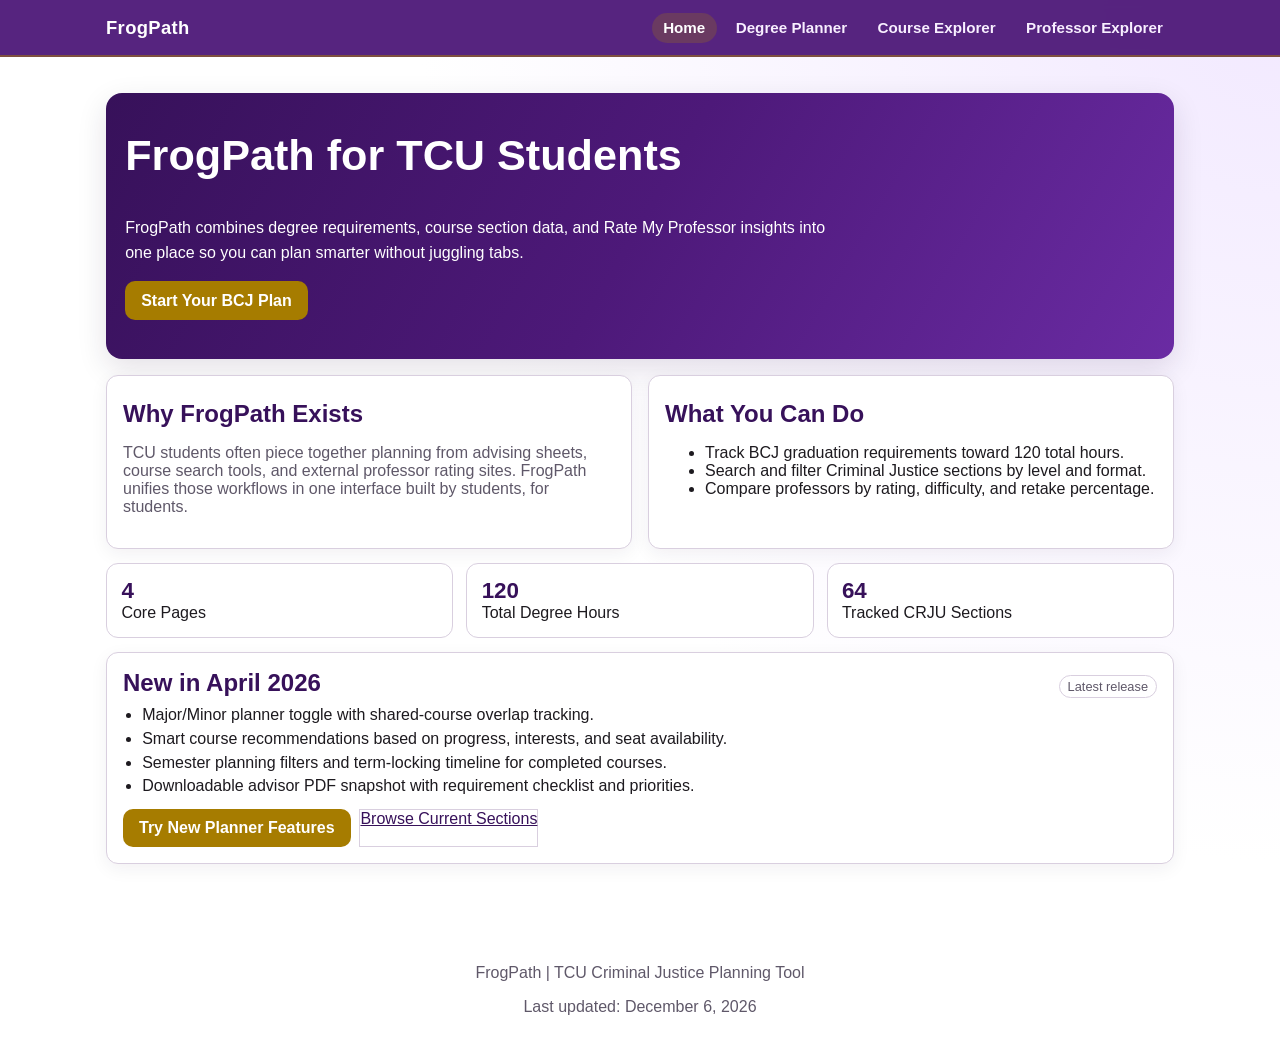
==== index.html @ 1f43e124 "Please work" ====
<!DOCTYPE html>
<html lang="en">
<head>
  <meta charset="UTF-8">
  <meta name="viewport" content="width=device-width, initial-scale=1.0">
  <title>FrogPath | TCU Degree Planning</title>
  <link rel="stylesheet" href="styles/main.css">
</head>
<body>
  <header class="site-header">
    <div class="nav-inner">
      <a class="brand" href="index.html">FrogPath</a>
      <nav class="site-nav" aria-label="Main">
        <a href="index.html">Home</a>
        <a href="pages/degree-planner.html">Degree Planner</a>
        <a href="pages/course-explorer.html">Course Explorer</a>
        <a href="pages/professor-explorer.html">Professor Explorer</a>
      </nav>
    </div>
  </header>

  <main>
    <section class="hero">
      <h1>FrogPath for TCU Students</h1>
      <p>
        FrogPath combines degree requirements, course section data, and Rate My Professor insights into one place so you can plan smarter without juggling tabs.
      </p>
      <a class="button" href="pages/degree-planner.html">Start Your BCJ Plan</a>
    </section>

    <section class="grid-2">
      <article class="panel">
        <h2 class="page-title">Why FrogPath Exists</h2>
        <p class="muted">
          TCU students often piece together planning from advising sheets, course search tools, and external professor rating sites. FrogPath unifies those workflows in one interface built by students, for students.
        </p>
      </article>
      <article class="panel">
        <h2 class="page-title">What You Can Do</h2>
        <ul>
          <li>Track BCJ graduation requirements toward 120 total hours.</li>
          <li>Search and filter Criminal Justice sections by level and format.</li>
          <li>Compare professors by rating, difficulty, and retake percentage.</li>
        </ul>
      </article>
    </section>

    <section class="stat-grid" aria-label="FrogPath stats">
      <article class="stat-card">
        <span id="home-pages" class="stat-value">0</span>
        <span>Core Pages</span>
      </article>
      <article class="stat-card">
        <span id="home-hours" class="stat-value">0</span>
        <span>Total Degree Hours</span>
      </article>
      <article class="stat-card">
        <span id="home-sections" class="stat-value">0</span>
        <span>Tracked CRJU Sections</span>
      </article>
    </section>

    <section class="panel release-notes" aria-label="Latest updates">
      <div class="req-header">
        <h2 class="page-title">New in April 2026</h2>
        <span class="pill">Latest release</span>
      </div>
      <ul class="release-list">
        <li>Major/Minor planner toggle with shared-course overlap tracking.</li>
        <li>Smart course recommendations based on progress, interests, and seat availability.</li>
        <li>Semester planning filters and term-locking timeline for completed courses.</li>
        <li>Downloadable advisor PDF snapshot with requirement checklist and priorities.</li>
      </ul>
      <div class="release-actions">
        <a class="button" href="pages/degree-planner.html">Try New Planner Features</a>
        <a class="secondary-button" href="pages/course-explorer.html">Browse Current Sections</a>
      </div>
    </section>
  </main>

  <footer class="site-footer">
    <p>FrogPath | TCU Criminal Justice Planning Tool</p>
    <p class="muted">Last updated: <span id="home-last-updated">Loading...</span></p>
  </footer>

  <script src="scripts/nav.js"></script>
  <script src="scripts/home.js"></script>
</body>
</html>
---- styles/main.css ----
:root {
  --tcu-purple: #4D1979;
  --tcu-purple-ink: #37115A;
  --tcu-gold: #A67C00;
  --cream: #F8F4EC;
  --ink: #1D1A1F;
  --muted: #5F5869;
  --line: #D9CFDF;
  --success: #257A3E;
  --warn: #A67C00;
  --danger: #A1242F;
  --radius: 12px;
  --shadow: 0 10px 30px rgba(31, 12, 46, 0.12);
}

* {
  box-sizing: border-box;
}

html, body {
  margin: 0;
  padding: 0;
}

body {
  font-family: "Trebuchet MS", "Segoe UI", Tahoma, sans-serif;
  background: radial-gradient(circle at top right, #f2e9ff 0%, #ffffff 55%) fixed;
  color: var(--ink);
}

a {
  color: var(--tcu-purple);
}

.site-header {
  position: sticky;
  top: 0;
  z-index: 1000;
  background: rgba(77, 25, 121, 0.95);
  backdrop-filter: blur(5px);
  border-bottom: 2px solid rgba(166, 124, 0, 0.5);
}

.nav-inner {
  max-width: 1100px;
  margin: 0 auto;
  padding: 0.8rem 1rem;
  display: flex;
  align-items: center;
  justify-content: space-between;
  gap: 0.75rem;
}

.brand {
  color: #fff;
  text-decoration: none;
  font-weight: 800;
  letter-spacing: 0.02em;
  font-size: 1.15rem;
}

.site-nav {
  display: flex;
  flex-wrap: wrap;
  gap: 0.5rem;
}

.site-nav a {
  color: #f8efff;
  text-decoration: none;
  font-weight: 600;
  font-size: 0.95rem;
  padding: 0.4rem 0.7rem;
  border-radius: 999px;
}

.site-nav a:hover,
.site-nav a.active {
  background: rgba(166, 124, 0, 0.24);
  color: #fff;
}

main {
  max-width: 1100px;
  margin: 0 auto;
  padding: 1.2rem 1rem 3rem;
}

.hero {
  margin-top: 1rem;
  padding: 2.4rem 1.2rem;
  border-radius: 16px;
  color: #fff;
  background: linear-gradient(120deg, var(--tcu-purple-ink), var(--tcu-purple) 50%, #6a2ba3);
  box-shadow: var(--shadow);
}

.hero h1 {
  margin-top: 0;
  font-size: clamp(1.8rem, 4vw, 2.7rem);
}

.hero p {
  max-width: 700px;
  line-height: 1.55;
}

.button,
button {
  border: 0;
  background: var(--tcu-gold);
  color: #fff;
  padding: 0.65rem 1rem;
  border-radius: 10px;
  font-weight: 700;
  cursor: pointer;
  text-decoration: none;
  display: inline-block;
}

.button:hover,
button:hover {
  filter: brightness(1.06);
}

.grid-2 {
  display: grid;
  grid-template-columns: 1fr 1fr;
  gap: 1rem;
  margin-top: 1rem;
}

.panel {
  border: 1px solid var(--line);
  border-radius: var(--radius);
  background: #fff;
  padding: 1rem;
  box-shadow: 0 5px 18px rgba(34, 20, 50, 0.06);
}

.page-title {
  margin: 0.5rem 0 0.8rem;
  color: var(--tcu-purple-ink);
}

.eyebrow {
  margin: 0 0 0.35rem;
  text-transform: uppercase;
  letter-spacing: 0.08em;
  font-size: 0.76rem;
  color: var(--muted);
}

.muted {
  color: var(--muted);
}

.planner-toolbar {
  margin-bottom: 1rem;
}

.planner-toolbar-row {
  display: flex;
  align-items: flex-end;
  justify-content: space-between;
  gap: 1rem;
  flex-wrap: wrap;
}

.view-toggle {
  display: inline-flex;
  padding: 0.2rem;
  background: #f4edf9;
  border: 1px solid var(--line);
  border-radius: 999px;
  gap: 0.2rem;
}

.mode-toggle-btn {
  background: transparent;
  color: var(--tcu-purple-ink);
  border-radius: 999px;
  padding: 0.5rem 0.95rem;
  box-shadow: none;
}

.mode-toggle-btn.active {
  background: var(--tcu-purple);
  color: #fff;
}

.planner-field {
  display: grid;
  gap: 0.35rem;
  min-width: min(100%, 280px);
  font-weight: 600;
  color: var(--tcu-purple-ink);
}

.planner-meta-fields {
  display: grid;
  gap: 0.7rem;
  width: min(100%, 560px);
}

.interest-fieldset {
  margin: 0;
  border: 1px solid var(--line);
  border-radius: 10px;
  padding: 0.55rem 0.65rem 0.65rem;
}

.interest-fieldset legend {
  color: var(--tcu-purple-ink);
  font-weight: 700;
  padding: 0 0.25rem;
  font-size: 0.92rem;
}

.interest-options {
  display: flex;
  flex-wrap: wrap;
  gap: 0.45rem;
}

.interest-chip {
  display: inline-flex;
  align-items: center;
  gap: 0.3rem;
  border: 1px solid var(--line);
  border-radius: 999px;
  padding: 0.25rem 0.55rem;
  font-size: 0.82rem;
  color: var(--tcu-purple-ink);
  background: #fff;
}

.interest-chip input {
  width: auto;
}

.planner-actions {
  display: flex;
  flex-wrap: wrap;
  gap: 0.6rem;
  margin-top: 0.9rem;
}

.data-freshness {
  margin: 0.5rem 0 0;
  font-size: 0.85rem;
}

.recommender-panel {
  margin-bottom: 1rem;
}

.recommendation-controls {
  display: grid;
  grid-template-columns: repeat(2, minmax(200px, 1fr));
  gap: 0.65rem;
  margin-bottom: 0.8rem;
}

.filter-inline {
  display: flex;
  align-items: center;
  gap: 0.4rem;
  border: 1px solid var(--line);
  border-radius: 10px;
  padding: 0.55rem 0.65rem;
  color: var(--tcu-purple-ink);
  font-weight: 600;
}

.filter-inline input {
  width: auto;
}

.recommendation-list {
  list-style: none;
  margin: 0;
  padding: 0;
  display: grid;
  gap: 0.55rem;
}

.recommendation-item {
  border: 1px solid var(--line);
  border-radius: 10px;
  background: #fff;
  padding: 0.65rem;
}

.recommendation-top {
  display: flex;
  justify-content: space-between;
  gap: 0.6rem;
  flex-wrap: wrap;
}

.recommendation-title {
  color: var(--tcu-purple-ink);
  font-weight: 800;
  margin: 0;
}

.recommendation-meta {
  margin: 0.2rem 0 0;
  color: var(--muted);
  font-size: 0.86rem;
}

.reason-pill {
  display: inline-block;
  margin-top: 0.4rem;
  padding: 0.24rem 0.48rem;
  border-radius: 999px;
  background: #f4edf9;
  color: var(--tcu-purple-ink);
  font-size: 0.78rem;
  border: 1px solid var(--line);
}

.timeline-list {
  display: grid;
  gap: 0.5rem;
}

.timeline-item {
  border: 1px solid var(--line);
  border-radius: 10px;
  padding: 0.55rem 0.65rem;
  display: grid;
  grid-template-columns: 1fr minmax(170px, 220px);
  gap: 0.7rem;
  align-items: center;
}

.timeline-empty {
  margin: 0;
}

.secondary-button {
  background: #fff;
  color: var(--tcu-purple-ink);
  border: 1px solid var(--line);
}

.controls {
  display: grid;
  grid-template-columns: repeat(4, minmax(140px, 1fr));
  gap: 0.6rem;
  margin: 0.8rem 0 1rem;
}

input,
select {
  width: 100%;
  border: 1px solid var(--line);
  border-radius: 10px;
  padding: 0.55rem 0.7rem;
  font: inherit;
}

.table-wrap {
  overflow-x: auto;
}

table {
  width: 100%;
  border-collapse: collapse;
  min-width: 880px;
}

th,
td {
  border-bottom: 1px solid #ece5f1;
  padding: 0.55rem;
  text-align: left;
}

th {
  background: #f4edf9;
  color: var(--tcu-purple-ink);
}

.stat-grid {
  display: grid;
  grid-template-columns: repeat(3, minmax(170px, 1fr));
  gap: 0.8rem;
  margin: 0.9rem 0;
}

.stat-card {
  border: 1px solid var(--line);
  border-radius: var(--radius);
  background: #fff;
  padding: 0.9rem;
}

.stat-value {
  display: block;
  font-size: 1.4rem;
  font-weight: 800;
  color: var(--tcu-purple-ink);
}

.release-notes {
  margin-top: 0.9rem;
}

.release-notes .page-title {
  margin: 0;
}

.release-list {
  margin: 0.2rem 0 0;
  padding-left: 1.2rem;
  display: grid;
  gap: 0.35rem;
}

.release-actions {
  margin-top: 0.85rem;
  display: flex;
  flex-wrap: wrap;
  gap: 0.55rem;
}

.progress-shell {
  width: 100%;
  height: 14px;
  background: #efe8f5;
  border-radius: 999px;
  overflow: hidden;
  margin-bottom: 0.9rem;
}

.progress-fill {
  height: 100%;
  width: 0%;
  background: linear-gradient(90deg, var(--tcu-gold), #c89a0a);
  transition: width 0.25s ease;
}

.req-section {
  margin-bottom: 1.1rem;
}

.req-header {
  display: flex;
  align-items: baseline;
  justify-content: space-between;
  gap: 0.6rem;
  margin-bottom: 0.5rem;
}

.req-header h3 {
  margin: 0;
  color: var(--tcu-purple-ink);
}

.req-list {
  display: grid;
  gap: 0.45rem;
}

.req-item {
  border: 1px solid var(--line);
  border-radius: 10px;
  background: #fff;
  padding: 0.55rem 0.65rem;
  display: grid;
  grid-template-columns: auto 1fr auto;
  align-items: center;
  gap: 0.55rem;
  cursor: pointer;
}

.req-item.done {
  border-color: #b8dabf;
  background: #f3fcf4;
}

.req-item input {
  width: auto;
}

.req-meta {
  color: var(--muted);
  font-size: 0.86rem;
}

.dist-satisfied {
  color: var(--success);
  font-weight: 700;
}

.pill {
  padding: 0.2rem 0.5rem;
  border-radius: 999px;
  border: 1px solid var(--line);
  font-size: 0.8rem;
  color: var(--muted);
}

.card-grid {
  display: grid;
  grid-template-columns: repeat(auto-fill, minmax(230px, 1fr));
  gap: 0.75rem;
}

.prof-card {
  border: 1px solid var(--line);
  border-radius: 12px;
  padding: 0.75rem;
  background: #fff;
}

.prof-card h3 {
  margin: 0 0 0.3rem;
  color: var(--tcu-purple-ink);
  font-size: 1.02rem;
}

.rating-high {
  border-left: 8px solid #2e9248;
}

.rating-mid {
  border-left: 8px solid #d0a735;
}

.rating-low {
  border-left: 8px solid #c33a45;
}

.rating-none {
  border-left: 8px solid #9a92a3;
}

.site-footer {
  margin-top: 1rem;
  padding: 1.2rem 1rem 2rem;
  text-align: center;
  color: var(--muted);
}

@media (max-width: 900px) {
  .controls {
    grid-template-columns: 1fr 1fr;
  }

  .grid-2 {
    grid-template-columns: 1fr;
  }

  .recommendation-controls {
    grid-template-columns: 1fr;
  }
}

@media (max-width: 640px) {
  .nav-inner {
    flex-direction: column;
    align-items: flex-start;
  }

  .planner-toolbar-row {
    align-items: stretch;
  }

  .view-toggle {
    width: 100%;
  }

  .view-toggle .mode-toggle-btn {
    flex: 1;
  }

  .planner-field {
    width: 100%;
  }

  .planner-meta-fields {
    width: 100%;
  }

  .interest-options {
    display: grid;
    grid-template-columns: 1fr 1fr;
  }

  .timeline-item {
    grid-template-columns: 1fr;
  }

  .stat-grid {
    grid-template-columns: 1fr;
  }

  .controls {
    grid-template-columns: 1fr;
  }
}
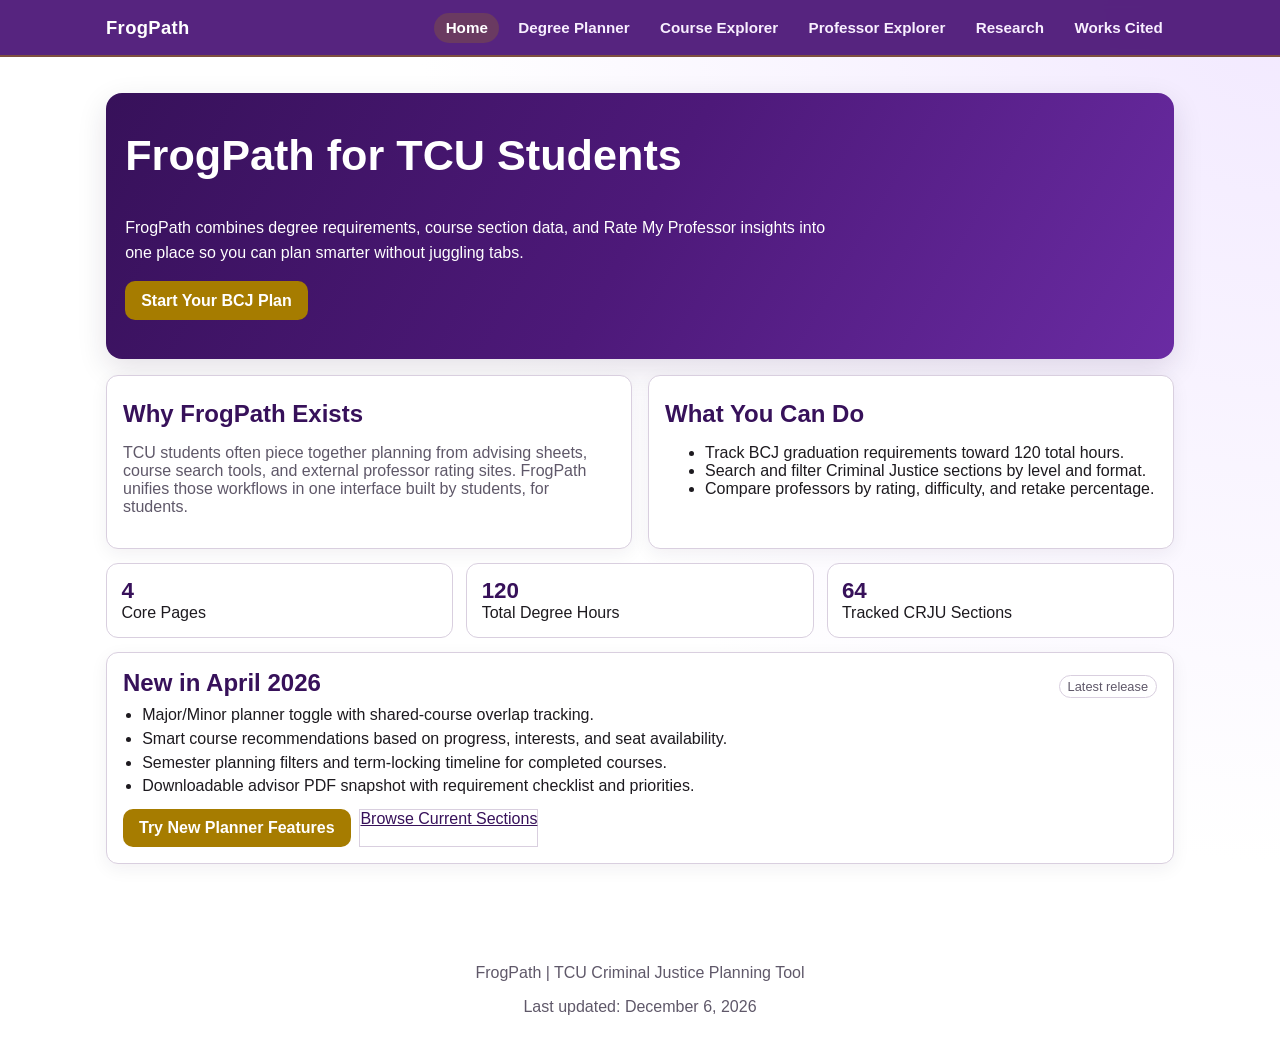
==== commit 2c0aa1e9: "last edits" ====
--- a/index.html
+++ b/index.html
@@ -15,6 +15,8 @@
         <a href="pages/degree-planner.html">Degree Planner</a>
         <a href="pages/course-explorer.html">Course Explorer</a>
         <a href="pages/professor-explorer.html">Professor Explorer</a>
+        <a href="pages/research-writeup.html">Research</a>
+        <a href="pages/works-cited.html">Works Cited</a>
       </nav>
     </div>
   </header>
--- a/styles/main.css
+++ b/styles/main.css
@@ -547,6 +547,35 @@
   color: var(--muted);
 }
 
+.research-header {
+  margin-top: 0.8rem;
+}
+
+.toc-panel {
+  margin-top: 1rem;
+}
+
+.research-toc {
+  margin: 0.4rem 0 0;
+  padding-left: 1.2rem;
+  display: grid;
+  gap: 0.35rem;
+}
+
+.research-article {
+  margin-top: 1rem;
+}
+
+.research-article p,
+.research-article li {
+  line-height: 1.7;
+}
+
+.research-article ul {
+  margin: 0.5rem 0 0.8rem;
+  padding-left: 1.2rem;
+}
+
 @media (max-width: 900px) {
   .controls {
     grid-template-columns: 1fr 1fr;
